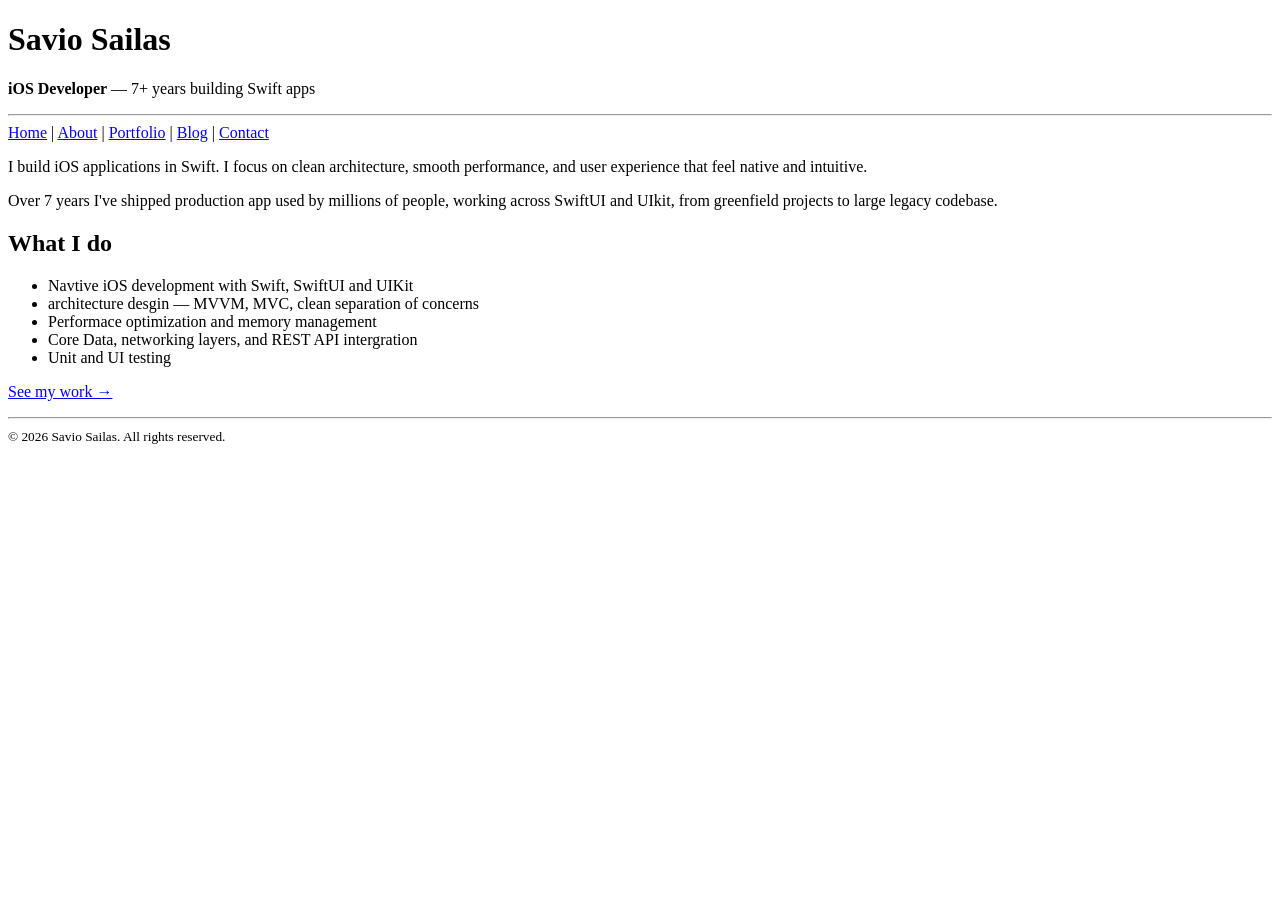
==== index.html @ eeb41c25 "index" ====
<!DOCTYPE html>
<html lang="en">

<head>
    <meta charset="UTF-8">
    <meta name="viewport" content="width=device-width, initial-scale=1.0">
    <title>Savio Sailas - iOS Developer</title>
    <link rel="stylesheet" href="/a/a.css">
</head>

<body>
    <main>
        <h1>Savio Sailas</h1>
        <p><strong>iOS Developer</strong> &mdash; 7+ years  building Swift apps</strong></p>
        <hr>

        <nav>
            <a href="/">Home</a>
            <span>|</span>

            <a href="/about.html">About</a>
            <span>|</span>

            <a href="/portfolio">Portfolio</a>
            <span>|</span>

            <a href="/blog">Blog</a>
            <span>|</span>

            <a href="/contact.html">Contact</a>

        </nav>

       <p>I build iOS applications in Swift. I focus on clean architecture, smooth performance, and user experience that feel native and intuitive.</p>
        
       <p>Over 7 years I've shipped production app used by millions of people, working across SwiftUI and UIkit, from greenfield projects to large legacy codebase.</p>
       
       <h2>What I do</h2>

       <ul>
        <li>Navtive iOS development with Swift, SwiftUI and UIKit</li>
        <li>architecture desgin &mdash; MVVM, MVC, clean separation of concerns</li>
        <li>Performace optimization and memory management</li>
        <li>Core Data, networking layers, and REST API intergration</li>
        <li>Unit and UI testing</li>
       </ul>


       <p>
        <a href="=/portfolio">See my work &rarr;</a>
       </p>
    </main>

    <footer>
        <hr>
        <small>&copy; 2026 Savio Sailas. All rights reserved. </small>
    </footer>

</body>

</html>
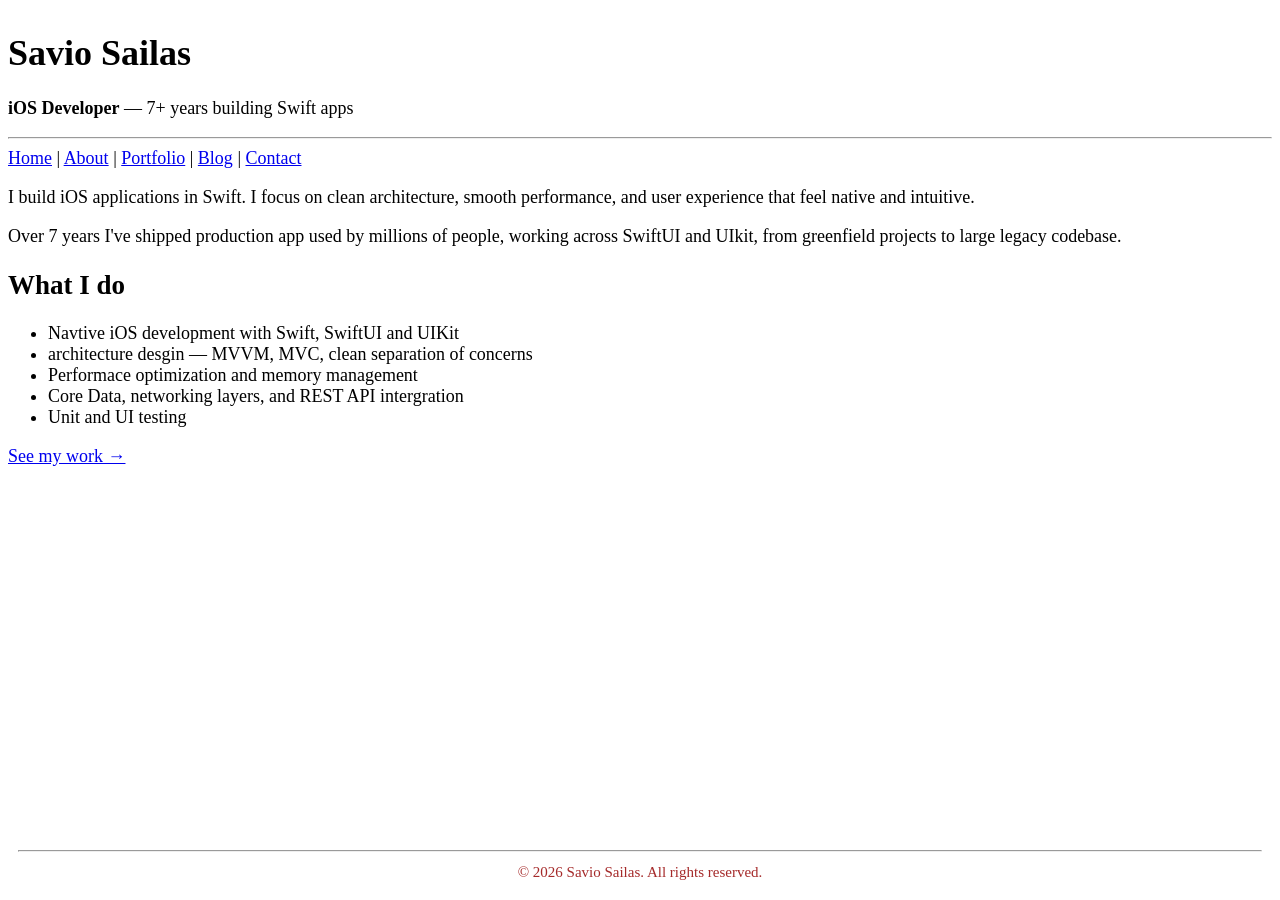
==== commit 6408cd66: "broken link" ====
--- a/index.html
+++ b/index.html
@@ -5,7 +5,7 @@
     <meta charset="UTF-8">
     <meta name="viewport" content="width=device-width, initial-scale=1.0">
     <title>Savio Sailas - iOS Developer</title>
-    <link rel="stylesheet" href="/a/a.css">
+    <link rel="stylesheet" href="/style.css">
 </head>
 
 <body>
@@ -47,7 +47,7 @@
 
 
        <p>
-        <a href="=/portfolio">See my work &rarr;</a>
+        <a href="/portfolio/">See my work &rarr;</a>
        </p>
     </main>
 
--- a/style.css
+++ b/style.css
@@ -0,0 +1,34 @@
+html,
+body {
+    height: 100%;
+    margin: 0;
+    font-size: large;
+}
+
+body {
+    display: flex;
+    flex-direction: column;
+    min-height: 100vh;
+}
+
+main {
+    margin: 8px;
+    flex: 1;
+}
+
+footer {
+    color: brown;
+    text-align: center;
+    padding: 1rem;
+}
+
+.skill-list {
+    font-size: 0.95rem;
+    color: #333;
+    line-height: 1.9;
+}
+
+.exp-year {
+    font-weight: normal;
+    color: #555;
+}
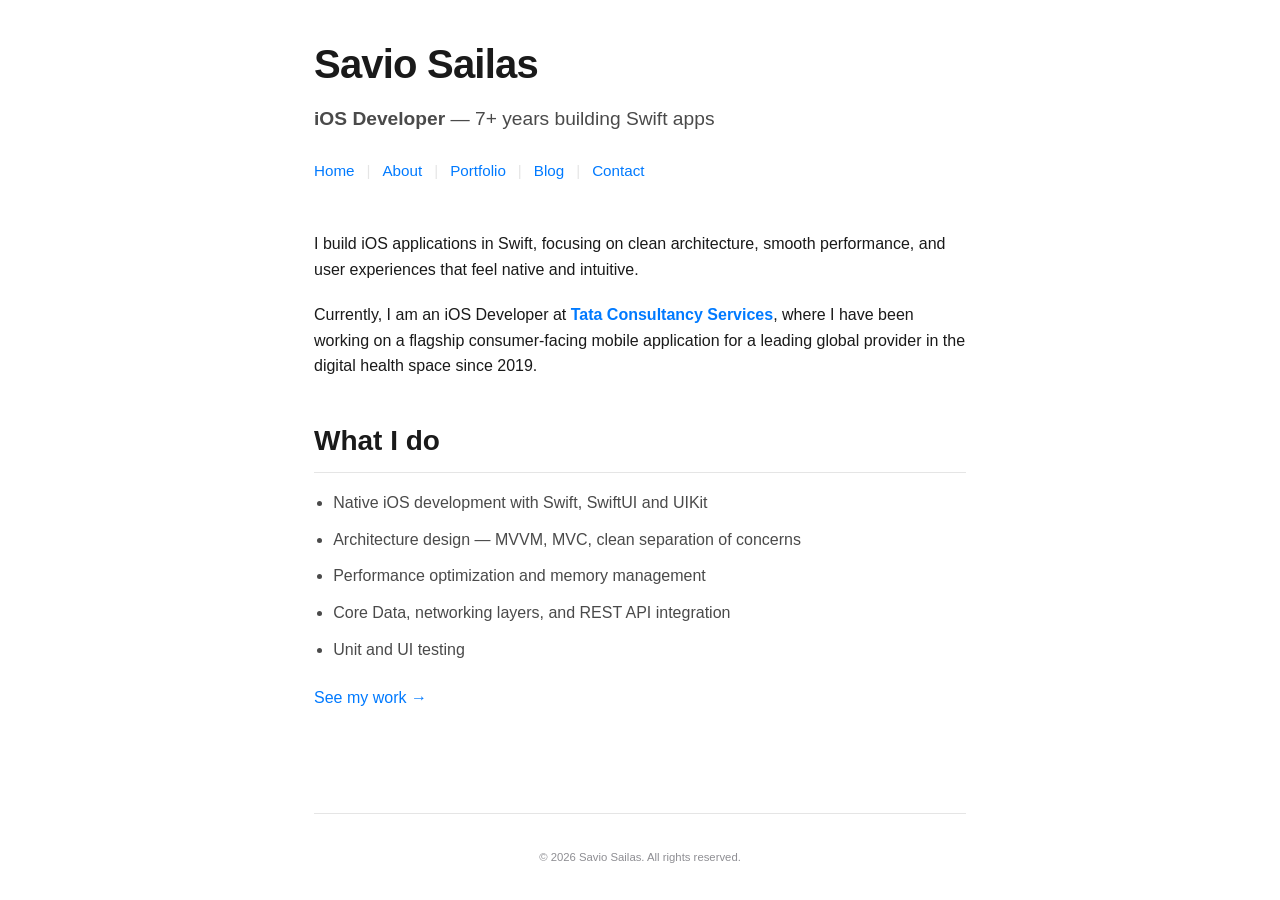
==== commit abb356f0: "update UI" ====
--- a/index.html
+++ b/index.html
@@ -7,55 +7,42 @@
     <title>Savio Sailas - iOS Developer</title>
     <link rel="stylesheet" href="/style.css">
 </head>
-
-<body>
-    <main>
+<body class="container">
+    <header>
         <h1>Savio Sailas</h1>
-        <p><strong>iOS Developer</strong> &mdash; 7+ years  building Swift apps</strong></p>
-        <hr>
-
+        <p><strong>iOS Developer</strong> &mdash; 7+ years building Swift apps</p>
         <nav>
             <a href="/">Home</a>
             <span>|</span>
-
             <a href="/about.html">About</a>
             <span>|</span>
-
             <a href="/portfolio">Portfolio</a>
             <span>|</span>
-
             <a href="/blog">Blog</a>
             <span>|</span>
+            <a href="/contact.html">Contact</a>
+        </nav>
+    </header>
 
-            <a href="/contact.html">Contact</a>
+    <main>
+        <p>I build iOS applications in Swift, focusing on clean architecture, smooth performance, and user experiences that feel native and intuitive.</p>
+        
+        <p>Currently, I am an iOS Developer at <strong class="accent">Tata Consultancy Services</strong>, where I have been working on a flagship consumer-facing mobile application for a leading global provider in the digital health space since 2019.</p>
+        
+        <h2>What I do</h2>
+        <ul class="skill-list">
+            <li>Native iOS development with Swift, SwiftUI and UIKit</li>
+            <li>Architecture design &mdash; MVVM, MVC, clean separation of concerns</li>
+            <li>Performance optimization and memory management</li>
+            <li>Core Data, networking layers, and REST API integration</li>
+            <li>Unit and UI testing</li>
+        </ul>
 
-        </nav>
-
-       <p>I build iOS applications in Swift. I focus on clean architecture, smooth performance, and user experience that feel native and intuitive.</p>
-        
-       <p>Over 7 years I've shipped production app used by millions of people, working across SwiftUI and UIkit, from greenfield projects to large legacy codebase.</p>
-       
-       <h2>What I do</h2>
-
-       <ul>
-        <li>Navtive iOS development with Swift, SwiftUI and UIKit</li>
-        <li>architecture desgin &mdash; MVVM, MVC, clean separation of concerns</li>
-        <li>Performace optimization and memory management</li>
-        <li>Core Data, networking layers, and REST API intergration</li>
-        <li>Unit and UI testing</li>
-       </ul>
-
-
-       <p>
-        <a href="/portfolio/">See my work &rarr;</a>
-       </p>
+        <p><a href="/portfolio/">See my work &rarr;</a></p>
     </main>
 
     <footer>
-        <hr>
-        <small>&copy; 2026 Savio Sailas. All rights reserved. </small>
+        <small>&copy; 2026 Savio Sailas. All rights reserved.</small>
     </footer>
-
 </body>
-
-</html>+</html>
--- a/style.css
+++ b/style.css
@@ -1,8 +1,38 @@
-html,
-body {
+:root {
+    --bg-color: #ffffff;
+    --text-color: #1a1a1a;
+    --text-secondary: #4a4a4a;
+    --accent-color: #007aff;
+    --border-color: #e5e5e5;
+    --nav-bg: transparent;
+    --footer-text: #8e8e93;
+    --container-width: 700px;
+}
+
+@media (prefers-color-scheme: dark) {
+    :root {
+        --bg-color: #1c1c1e;
+        --text-color: #f2f2f7;
+        --text-secondary: #aeaeb2;
+        --accent-color: #0a84ff;
+        --border-color: #38383a;
+        --nav-bg: transparent;
+        --footer-text: #636366;
+    }
+}
+
+* {
+    box-sizing: border-box;
+}
+
+html, body {
     height: 100%;
     margin: 0;
-    font-size: large;
+    padding: 0;
+    font-family: -apple-system, BlinkMacSystemFont, "Segoe UI", Roboto, Helvetica, Arial, sans-serif, "Apple Color Emoji", "Segoe UI Emoji", "Segoe UI Symbol";
+    background-color: var(--bg-color);
+    color: var(--text-color);
+    line-height: 1.6;
 }
 
 body {
@@ -11,24 +41,162 @@
     min-height: 100vh;
 }
 
+.container {
+    max-width: var(--container-width);
+    margin: 0 auto;
+    padding: 2rem 1.5rem;
+    flex: 1;
+    display: flex;
+    flex-direction: column;
+}
+
+header {
+    margin-bottom: 2rem;
+}
+
+h1 {
+    font-size: 2.5rem;
+    margin: 0;
+    font-weight: 800;
+    letter-spacing: -0.02em;
+}
+
+header p {
+    font-size: 1.2rem;
+    color: var(--text-secondary);
+    margin: 0.5rem 0;
+}
+
+nav {
+    margin-top: 1.5rem;
+    display: flex;
+    align-items: center;
+    gap: 0.75rem;
+    font-size: 0.95rem;
+}
+
+nav a {
+    text-decoration: none;
+    color: var(--accent-color);
+    font-weight: 500;
+}
+
+nav a:hover {
+    text-decoration: underline;
+}
+
+nav span {
+    color: var(--border-color);
+}
+
+/* For the current page in nav */
+nav .current {
+    color: var(--text-color);
+    font-weight: 600;
+}
+
 main {
-    margin: 8px;
     flex: 1;
 }
 
-footer {
-    color: brown;
-    text-align: center;
-    padding: 1rem;
+h2 {
+    font-size: 1.75rem;
+    margin-top: 2.5rem;
+    margin-bottom: 1rem;
+    border-bottom: 1px solid var(--border-color);
+    padding-bottom: 0.5rem;
+}
+
+.section-title {
+    margin-top: 3rem;
+}
+
+h3 {
+    font-size: 1.25rem;
+    margin-top: 1.5rem;
+    margin-bottom: 0.5rem;
+}
+
+.exp-title {
+    margin-top: 2rem;
+    margin-bottom: 0.25rem;
+}
+
+.skill-cat {
+    font-size: 1.1rem;
+    margin-top: 1.5rem;
+    margin-bottom: 0.25rem;
+}
+
+p {
+    margin-bottom: 1.25rem;
+}
+
+ul {
+    padding-left: 1.2rem;
+    margin-bottom: 1.25rem;
+}
+
+li {
+    margin-bottom: 0.5rem;
+}
+
+a {
+    color: var(--accent-color);
+    text-decoration: none;
+}
+
+a:hover {
+    text-decoration: underline;
+}
+
+.accent {
+    color: var(--accent-color);
+    font-weight: 600;
 }
 
 .skill-list {
-    font-size: 0.95rem;
-    color: #333;
-    line-height: 1.9;
+    font-size: 1rem;
+    color: var(--text-secondary);
+    line-height: 1.8;
 }
 
 .exp-year {
     font-weight: normal;
-    color: #555;
-}+    font-size: 0.9rem;
+    color: var(--text-secondary);
+    margin-left: 0.5rem;
+}
+
+.exp-date {
+    font-weight: 600;
+    font-size: 0.9rem;
+    color: var(--text-secondary);
+    display: block;
+    margin-bottom: 0.5rem;
+}
+
+footer {
+    margin-top: 4rem;
+    padding-top: 2rem;
+    border-top: 1px solid var(--border-color);
+    text-align: center;
+    font-size: 0.85rem;
+    color: var(--footer-text);
+}
+
+hr {
+    border: none;
+    border-top: 1px solid var(--border-color);
+    margin: 2rem 0;
+}
+
+@media (max-width: 600px) {
+    h1 {
+        font-size: 2rem;
+    }
+    
+    nav {
+        flex-wrap: wrap;
+    }
+}
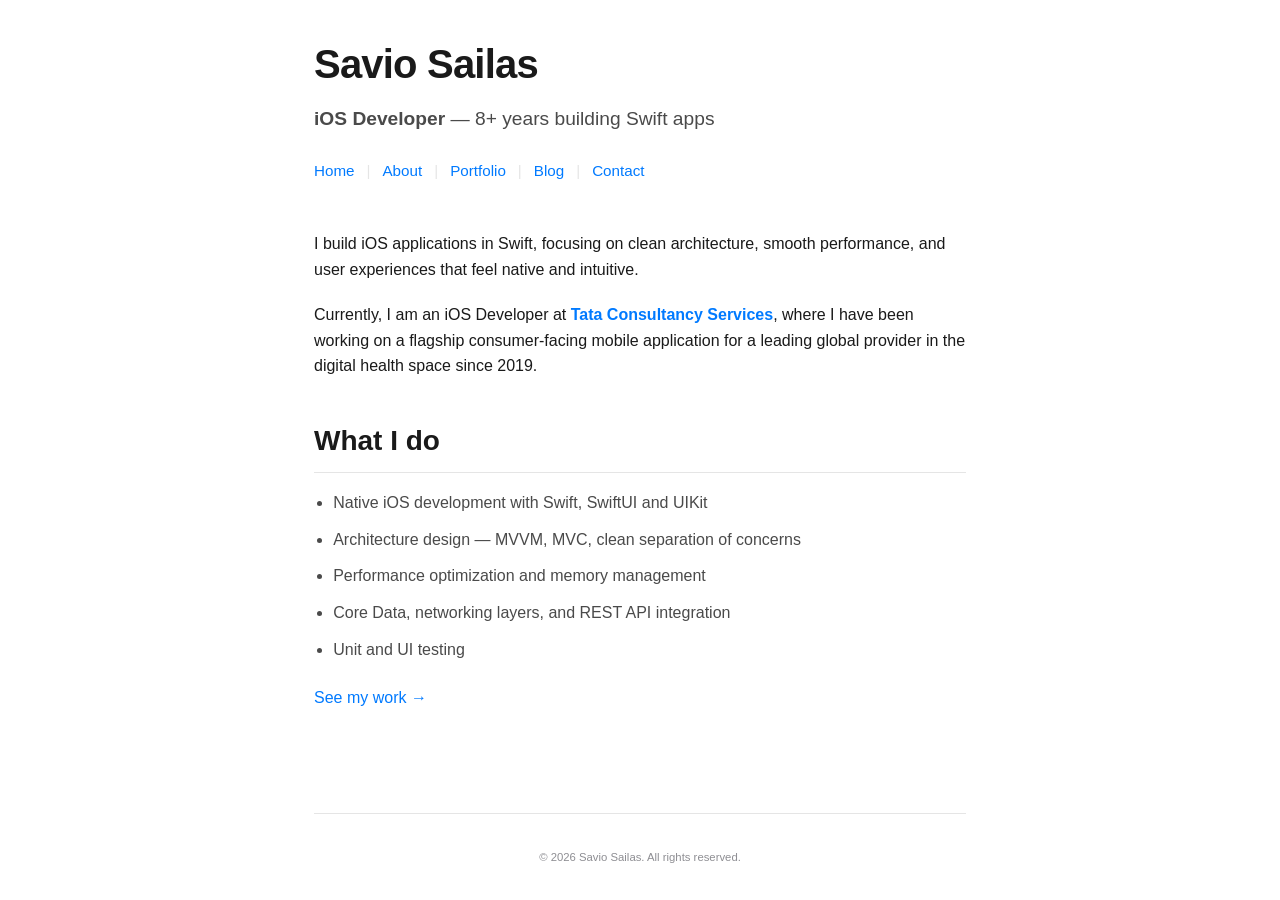
==== commit 495418a8: "age" ====
--- a/index.html
+++ b/index.html
@@ -10,7 +10,7 @@
 <body class="container">
     <header>
         <h1>Savio Sailas</h1>
-        <p><strong>iOS Developer</strong> &mdash; 7+ years building Swift apps</p>
+        <p><strong>iOS Developer</strong> &mdash; 8+ years building Swift apps</p>
         <nav>
             <a href="/">Home</a>
             <span>|</span>
